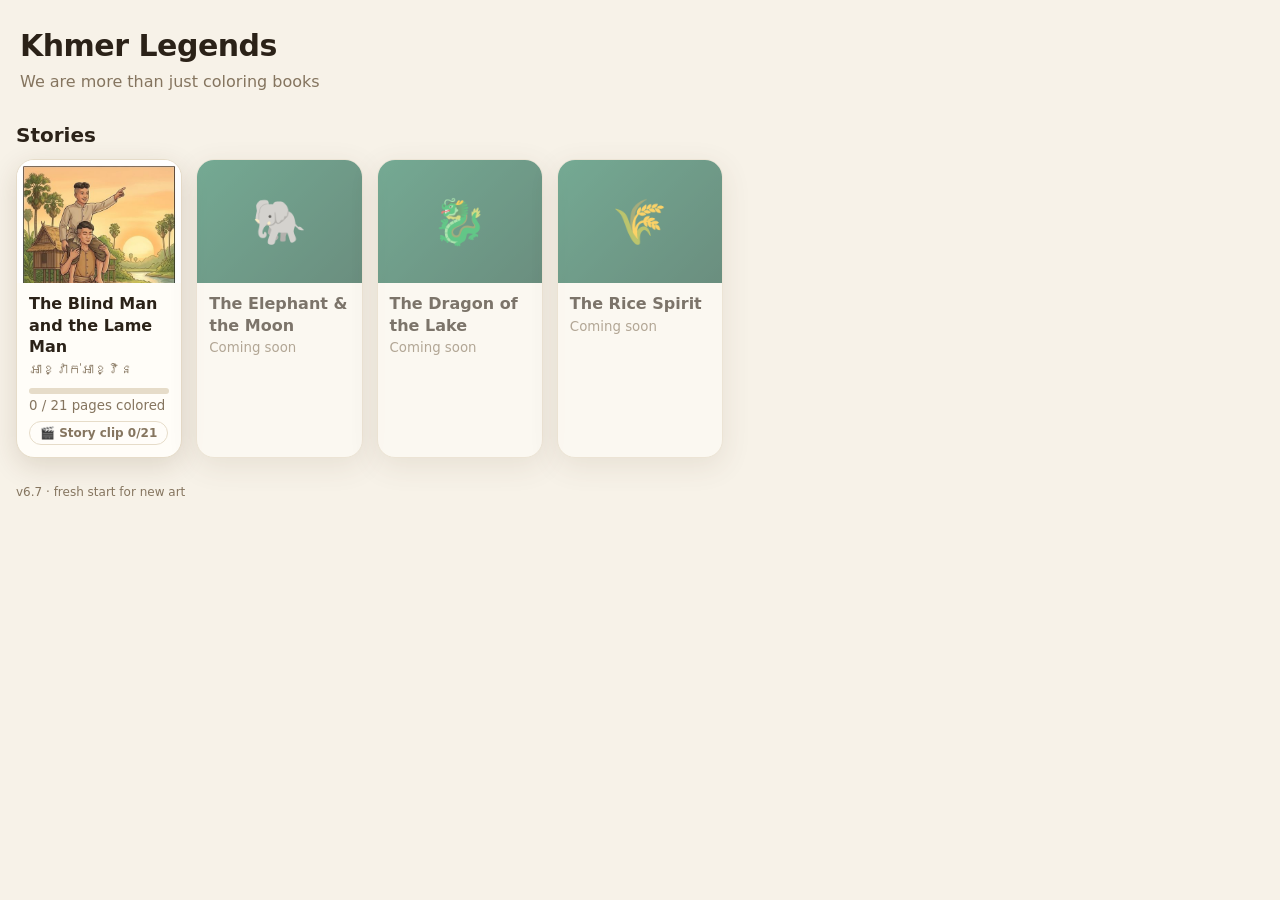
==== index.html @ fd08e50b "Add files via upload" ====
<!doctype html>
<html lang="en"><head><meta charset="utf-8">
<meta name="viewport" content="width=device-width,initial-scale=1,viewport-fit=cover,user-scalable=no">
<meta name="theme-color" content="#1f8a63"><meta name="apple-mobile-web-app-capable" content="yes">
<link rel="manifest" href="manifest.webmanifest"><link rel="apple-touch-icon" href="icon-180.png">
<title>Khmer Legends Coloring</title>
<style>:root{--bg:#f7f2e8;--card:#fffdf8;--ink:#2b2218;--mut:#85755f;--line:#e6dcc9;--acc:#1f8a63;--acc2:#d9a441;--bad:#c0392b;--sh:0 8px 28px rgba(70,45,10,.14);--r:18px}
@media(prefers-color-scheme:dark){:root{--bg:#15110d;--card:#211c15;--ink:#f4ecdd;--mut:#ab9d87;--line:#3b3228;--acc:#2fb384;--acc2:#e8b95a;--sh:0 8px 28px rgba(0,0,0,.55)}}
*{box-sizing:border-box;-webkit-user-select:none;user-select:none;-webkit-touch-callout:none;-webkit-tap-highlight-color:transparent}
html,body{height:100%;margin:0;background:var(--bg);color:var(--ink);font:16px/1.35 system-ui,-apple-system,"Noto Sans Khmer","Khmer Sangam MN","Khmer UI",Roboto,sans-serif;overscroll-behavior:none;overflow:hidden}
button{font:inherit;color:inherit;background:none;border:0;padding:0;cursor:pointer}input,select,textarea{font:inherit;color:inherit;-webkit-user-select:auto;user-select:auto}
img{-webkit-user-drag:none}
.hid{display:none!important}
.screen{position:fixed;inset:0;display:flex;flex-direction:column;background:var(--bg)}
.scroll{flex:1;overflow:auto;-webkit-overflow-scrolling:touch;padding:0 16px calc(24px + env(safe-area-inset-bottom))}
.bar{display:flex;align-items:center;gap:8px;padding:calc(8px + env(safe-area-inset-top)) calc(10px + env(safe-area-inset-right)) 8px calc(10px + env(safe-area-inset-left));flex:none}
.ttl{flex:1;min-width:0;text-align:center;font-weight:700;white-space:nowrap;overflow:hidden;text-overflow:ellipsis}
.ttl small{display:block;font-weight:500;color:var(--mut);font-size:12px}
.ic{width:42px;height:42px;border-radius:14px;display:grid;place-items:center;background:var(--card);border:1px solid var(--line);flex:none;color:var(--ink)}
.ic svg,.tool svg{width:22px;height:22px;fill:none;stroke:currentColor;stroke-width:1.9;stroke-linecap:round;stroke-linejoin:round}
.ic:active,.btn:active,.tool:active{transform:scale(.96)}
.ic.off{opacity:.35}
.btn{padding:12px 16px;border-radius:14px;background:var(--card);border:1px solid var(--line);font-weight:600;display:inline-flex;align-items:center;justify-content:center;gap:8px}
.btn.pri{background:var(--acc);border-color:var(--acc);color:#fff}.btn.sm{padding:8px 12px;font-size:14px}.btn.dis{opacity:.45}
.row{display:flex;flex-wrap:wrap;gap:8px;align-items:center}
h2{font-size:20px;margin:22px 0 10px}h3{font-size:13px;letter-spacing:.06em;text-transform:uppercase;color:var(--mut);margin:16px 0 8px}
.hero{padding:calc(26px + env(safe-area-inset-top)) 4px 8px}.brand{font-size:30px;font-weight:800;letter-spacing:-.5px}.tag{color:var(--mut);margin-top:4px}
.card{background:var(--card);border:1px solid var(--line);border-radius:var(--r);box-shadow:var(--sh)}
.cont{display:flex;gap:14px;align-items:center;padding:12px;margin-top:14px}.cont img{width:72px;height:92px;object-fit:cover;border-radius:12px;background:#fff;border:1px solid var(--line)}
.grid{display:grid;grid-template-columns:repeat(auto-fill,minmax(150px,1fr));gap:14px}
.story{overflow:hidden;text-align:left;display:block;width:100%}.story .cv{aspect-ratio:4/3;background:linear-gradient(135deg,#1f7a5c,#0e4d3a);display:grid;place-items:center;font-size:44px;overflow:hidden}.story .cv img{width:100%;height:100%;object-fit:cover}
.story .in{padding:10px 12px 12px}.story b{display:block}.story small{color:var(--mut)}
.prog{height:6px;border-radius:6px;background:var(--line);overflow:hidden;margin-top:8px}.prog i{display:block;height:100%;background:var(--acc);width:0}
.soon{opacity:.6}
.tabs{display:flex;gap:6px;background:var(--line);padding:4px;border-radius:14px;margin:14px 0}.tabs button{flex:1;padding:10px;border-radius:11px;font-weight:700;color:var(--mut)}.tabs button.on{background:var(--card);color:var(--ink);box-shadow:0 2px 8px rgba(0,0,0,.08)}
.pg{position:relative;overflow:hidden;border-radius:14px;background:var(--card);border:1px solid var(--line);text-align:left;display:block}.pg .im{aspect-ratio:3/4;background:#fff;display:block;width:100%;object-fit:contain}.pg .nm{padding:7px 9px 9px;font-size:13px;font-weight:600}.pg .nm small{display:block;color:var(--mut);font-weight:500}
.pg .ok{position:absolute;top:8px;right:8px;background:var(--acc);color:#fff;width:24px;height:24px;border-radius:50%;display:grid;place-items:center;font-size:13px}
.pgrid{display:grid;grid-template-columns:repeat(auto-fill,minmax(120px,1fr));gap:12px}
/* editor */
#stage{flex:1;min-height:0;overflow:auto;display:flex;background:radial-gradient(circle at 50% 30%,rgba(0,0,0,.02),rgba(0,0,0,.08));padding:8px;-webkit-overflow-scrolling:touch}
#wrap{position:relative;margin:auto;flex:none;background:#fff;box-shadow:var(--sh);border-radius:4px}
#wrap canvas,#wrap img{position:absolute;left:0;top:0;width:100%;height:100%;pointer-events:none}
#ln{mix-blend-mode:multiply}
#hit{position:absolute;inset:0;touch-action:none;z-index:6}
#sel{position:absolute;border:2px dashed #ff2d6f;background:rgba(255,45,111,.12);z-index:7;pointer-events:none}
#tray{flex:none;display:flex;align-items:center;gap:6px;padding:8px calc(10px + env(safe-area-inset-right)) calc(8px + env(safe-area-inset-bottom)) calc(10px + env(safe-area-inset-left));background:var(--card);border-top:1px solid var(--line)}
.tool{flex:1;display:flex;flex-direction:column;align-items:center;gap:3px;padding:8px 2px;border-radius:14px;font-size:11px;font-weight:700;color:var(--mut)}
.tool.on{background:var(--acc);color:#fff}
#well{width:50px;height:50px;border-radius:50%;border:3px solid var(--card);box-shadow:0 0 0 2px var(--line),var(--sh);flex:none;background:#d9a441}
.fab{position:absolute;z-index:8;width:40px;height:40px;border-radius:50%;background:rgba(255,255,255,.88);color:#222;display:grid;place-items:center;box-shadow:0 2px 10px rgba(0,0,0,.25);font-size:20px;font-weight:700}
.fab svg{width:20px;height:20px;fill:none;stroke:currentColor;stroke-width:2.2;stroke-linecap:round;stroke-linejoin:round}
#cbar{position:absolute;left:10px;right:10px;top:8px;z-index:20;padding:10px 12px;max-width:560px;margin:0 auto}
#cbar p{margin:0 0 8px;font-weight:600;font-size:14px}
/* sheets */
#sheet{position:fixed;inset:0;z-index:50}.scrim{position:absolute;inset:0;background:rgba(0,0,0,.4)}
.panel{position:absolute;left:0;right:0;bottom:0;max-height:78%;overflow:auto;background:var(--card);border-radius:24px 24px 0 0;padding:14px 16px calc(20px + env(safe-area-inset-bottom));box-shadow:0 -10px 40px rgba(0,0,0,.3);max-width:640px;margin:0 auto}
.panel .grab{width:44px;height:5px;border-radius:5px;background:var(--line);margin:0 auto 10px}
.panel h1{font-size:19px;margin:0 0 6px}
.sw{width:42px;height:42px;border-radius:50%;border:2px solid var(--line);flex:none}.sw.on{outline:3px solid var(--acc);outline-offset:2px}
.chip{padding:8px 13px;border-radius:999px;background:var(--bg);border:1px solid var(--line);font-weight:600;font-size:14px;flex:none}.chip.on{background:var(--acc);color:#fff;border-color:var(--acc)}
.tile{border-radius:12px;border:2px solid var(--line);overflow:hidden;background:#fff;padding:0;flex:none}.tile.on{border-color:var(--acc);box-shadow:0 0 0 2px var(--acc)}.tile canvas{display:block;width:78px;height:78px}
.mi{display:flex;align-items:center;gap:12px;width:100%;padding:13px 6px;border-bottom:1px solid var(--line);text-align:left;font-weight:600}.mi span:first-child{width:26px;text-align:center;font-size:20px}.mi small{display:block;color:var(--mut);font-weight:500}
input[type=range]{width:100%;accent-color:var(--acc);height:34px}
input[type=text]{width:100%;padding:12px;border-radius:12px;background:var(--bg);border:1px solid var(--line)}
#toast{position:fixed;left:50%;bottom:calc(96px + env(safe-area-inset-bottom));transform:translateX(-50%);background:#000d;color:#fff;padding:10px 16px;border-radius:14px;z-index:90;max-width:88%;font-size:14px;text-align:center;display:none}
#busy{position:fixed;inset:0;z-index:80;background:rgba(0,0,0,.45);display:grid;place-items:center}#busy .card{padding:20px;width:min(86%,360px);text-align:center}
.bar2{height:8px;border-radius:8px;background:var(--line);overflow:hidden;margin-top:12px}.bar2 i{display:block;height:100%;width:0;background:var(--acc);transition:width .25s}
#ov{position:fixed;inset:0;z-index:70;background:rgba(0,0,0,.8);display:flex;flex-direction:column;align-items:center;justify-content:center;gap:14px;padding:16px}#ov video,#ov img{max-width:100%;max-height:70%;border-radius:12px}
/* phone landscape: tools to the side */
@media(orientation:landscape) and (max-height:560px){
 #editor{flex-direction:row}
 #eBar{flex-direction:column;width:calc(64px + env(safe-area-inset-left));padding:8px 6px;overflow-y:auto;justify-content:flex-start}
 #eBar .ttl{display:none}#eBar .ic{width:46px;height:42px}#eBar .land{display:grid;font-size:24px}#eBar .pgn{display:grid;place-items:center;font-size:12px;font-weight:700;color:var(--mut);height:16px}
 #tray{flex-direction:column;width:calc(78px + env(safe-area-inset-right));border-top:0;border-left:1px solid var(--line);padding:8px 6px;overflow-y:auto;justify-content:center}
 .tool{flex:none;width:100%}
 .panel{max-height:94%}
 #cbar{left:80px;right:90px}
}
.clipbtn{display:flex;flex-direction:column;align-items:center;gap:2px;width:100%;margin-top:12px;padding:14px 16px;border-radius:16px;border:2px dashed #e8a73a;background:var(--card);color:var(--mut);font-weight:700}
.clipbtn .big{font-size:19px}.clipbtn small{font-weight:500;font-size:13px}
.clipbtn.go{border:0;color:#2a1a05;background:linear-gradient(135deg,#ffd76a,#f0a030);animation:clipPulse 1.6s infinite}
@keyframes clipPulse{0%{box-shadow:0 0 0 0 rgba(255,200,80,.65)}70%{box-shadow:0 0 0 16px rgba(255,200,80,0)}100%{box-shadow:0 0 0 0 rgba(255,200,80,0)}}
.chip{display:inline-block;margin-top:6px;padding:3px 10px;border-radius:999px;background:rgba(255,255,255,.09);font-size:12px;font-weight:700;color:var(--mut)}
.chip.go{background:linear-gradient(135deg,#ffd76a,#f0a030);color:#2a1a05}
.pg .vd{position:absolute;left:8px;top:8px;background:rgba(0,0,0,.6);color:#fff;border-radius:10px;padding:2px 7px;font-size:12px}

.land{display:none;font-size:22px;line-height:1}
.ttl small.pnav{display:flex;align-items:center;justify-content:center;gap:4px;margin-top:2px}
.pn{width:32px;height:26px;border-radius:9px;background:var(--card);border:1px solid var(--line);color:var(--ink);font-size:19px;line-height:1;display:grid;place-items:center;padding:0 0 2px}

#eBar .ttl{font-size:14px}
.pgn{font-weight:700}

/* ---- display upgrade: bigger picture, calmer glow, story text on tall phones ---- */
#stage{background:radial-gradient(circle at 50% 30%,color-mix(in srgb,var(--cur,#d9a441) 16%,transparent),color-mix(in srgb,var(--cur,#d9a441) 5%,transparent))}
#capcard{display:none}
@media(max-width:700px) and (orientation:portrait) and (min-height:760px){
 #capcard{display:block;flex:none;margin:0 12px 8px;padding:10px 14px;border-radius:16px;background:var(--card);border:1px solid var(--line);max-height:128px;overflow:auto;text-align:center}
 #capcard.hid{display:none}#capcard .kh{font-size:15px;line-height:1.55;margin-bottom:4px}#capcard .en{font-size:13px;color:var(--mut);line-height:1.4}
}
/* tablets in landscape: tools on two shelves, the picture gets the whole height */
@media(orientation:landscape) and (min-height:561px) and (min-width:820px){
 #editor{flex-direction:row}
 #eBar{flex-direction:column;align-items:center;gap:10px;width:calc(112px + env(safe-area-inset-left));padding:16px 10px;overflow-y:auto;justify-content:flex-start;background:var(--card);border-right:1px solid var(--line)}
 #eBar .ttl{display:none}#eBar .ic{width:66px;height:58px;border-radius:18px}#eBar .land{display:grid;font-size:32px}
 #eBar .pgn{display:grid;place-items:center;font-size:14px;font-weight:700;color:var(--mut);height:20px}
 #tray{flex-direction:column;width:calc(124px + env(safe-area-inset-right));border-top:0;border-left:1px solid var(--line);padding:16px 10px;gap:10px;justify-content:center;overflow-y:auto}
 .tool{flex:none;width:100%;padding:14px 4px;font-size:13px;border-radius:18px}.tool svg{width:32px;height:32px}
 #well{width:72px;height:72px;margin:6px auto 0}
 #cbar{left:132px;right:140px}.panel{max-height:94%}
}
</style></head><body>
<section id="home" class="screen"><div class="scroll">
 <div class="hero"><div class="brand" id="brand">Khmer Legends</div><div class="tag">We are more than just coloring books</div></div>
 <div id="cont"></div>
 <h2>Stories</h2><div class="grid" id="stories"></div>
 <p style="color:var(--mut);font-size:12px;margin-top:26px" id="ver">v6.7 · fresh start for new art</p>
</div></section>

<section id="story" class="screen hid">
 <div class="bar"><button class="ic" id="sBack" aria-label="Back"></button><div class="ttl" id="sTitle"></div><button class="ic" id="sMenu" aria-label="More"></button></div>
 <div class="scroll"><div id="sHero"></div>
  <div class="tabs"><button data-k="pages" class="on">Pages</button><button data-k="stickers">Stickers</button></div>
  <div class="pgrid" id="sGrid"></div></div>
</section>

<section id="editor" class="screen hid">
 <div class="bar" id="eBar">
  <button class="ic" id="eBack" aria-label="Back"></button><button class="ic land" id="ePrev" aria-label="Previous page">‹</button><div class="land pgn" id="ePgN"></div><button class="ic land" id="eNext" aria-label="Next page">›</button>
  <div class="ttl" id="eTitle"></div>
  <button class="ic" id="eUndo" aria-label="Undo"></button><button class="ic" id="eRedo" aria-label="Redo"></button>
  <button class="ic" id="ePlay" aria-label="Sparkle preview"></button><button class="ic" id="eMenu" aria-label="Menu"></button>
 </div>
 <div id="stage"><div id="wrap">
   <canvas id="cv"></canvas><img id="ln" alt=""><canvas id="gc"></canvas><canvas id="fx"></canvas><canvas id="gh"></canvas><div id="sel" class="hid"></div><div id="hit"></div>
 </div></div>
 <div id="cbar" class="card hid"><p id="cmsg"></p><div class="row" id="cbtn"></div></div>
 <div id="capcard" class="card hid"></div>
 <div id="tray">
  <button class="tool on" data-t="fill"></button><button class="tool" data-t="brush"></button><button class="tool" data-t="sparkle"></button><button class="tool" data-t="erase"></button>
  <button id="well" aria-label="Colors"></button>
 </div>
</section>

<div id="sheet" class="hid"><div class="scrim"></div><div class="panel"></div></div>
<div id="toast"></div>
<div id="busy" class="hid"><div class="card"><div id="busyT">Working…</div><div class="bar2"><i id="busyB"></i></div></div></div>
<div id="ov" class="hid"></div>
<script>window.BOOK={"stories": [{"id": "blind-lame", "title": "The Blind Man and the Lame Man", "titleKh": "អាខ្វាក់អាខ្វិន", "pages": [{"id": "p001-b6a8b0", "title": "A master with no pity", "kh": "តើអ្នកធ្លាប់ស្គាល់រឿងព្រេងខ្មែរ អាខ្វាក់អាខ្វិន ទេ? កាលពីសម័យមុន មានបុរសពីរនាក់ជាអ្នកបម្រើរបស់ចិនជាម្ចាស់។ ម្នាក់ខ្វាក់ភ្នែក ម្នាក់ទៀតខ្វិនជើង។ ចិនជាម្ចាស់ប្រើពួកគេយ៉ាងធ្ងន់ គ្មានប្រណីអាណិតសោះ។", "en": "Have you heard the Khmer legend of the Blind Man and the Lame Man? Long ago, two men served a Chinese master. One could not see, and the other could not walk well. The master worked them hard and showed them no pity at all.", "audio": "[data-uri]", "seal": "[data-uri]", "src": "[data-uri]", "th": "[data-uri]"}, {"id": "p002-7ae49b", "title": "The plan", "kh": "ការងារលំបាកណាស់ ប៉ុន្តែមិត្តភាពរបស់ពួកគេរឹងមាំជាង។ យប់មួយ ពួកគេខ្សឹបគ្នានៅមាត់កំពង់ថា «យើងទ្រាំមិនបានទៀតទេ យើងរត់ទៅ!» អាខ្វិនឃើញទូកមួយនៅកំពង់នោះ។", "en": "Their work was hard, but their friendship was stronger. One night they whispered by the water, \"We cannot bear this any longer. Let us run away!\" The lame man had spotted a boat at the pier.", "audio": "[data-uri]", "seal": "[data-uri]", "src": "[data-uri]", "th": "[data-uri]"}, {"id": "p003-88d2ef", "title": "Rowing in the dark", "kh": "ពួកគេទាំងពីរមិនចេះអុំទូកទេ។ ដូច្នេះ ពួកគេអង្គុយចុងម្ខាងម្នាក់ ឈមមុខគ្នា ហើយប្រឹងអុំអស់ពីកម្លាំង។ អាខ្វាក់មើលមិនឃើញ ហើយយប់ក៏ងងឹតសូន្យ ពួកគេស្មានថាទូកទៅលឿនណាស់។", "en": "Neither of them knew how to row. So they sat at opposite ends, facing each other, and paddled with all their strength. The blind man could not see, and the night was pitch black, so they believed the boat was flying away.", "audio": "[data-uri]", "seal": "[data-uri]", "src": "[data-uri]", "th": "[data-uri]"}, {"id": "p004-5f7c3d", "title": "Back at the pier", "kh": "ប៉ុន្តែពេលមាន់រងាវព្រលឹម ទូកគ្រាន់តែវិលជុំវិញប៉ុណ្ណោះ! ម្ចាស់ឈរនៅលើកំពង់ ហៅពួកគេចូលមកវិញ។ ចម្លែកណាស់ ម្ចាស់មិនដាក់ទោសពួកគេទេ។", "en": "But when the rooster crowed at dawn, the boat had only gone around in circles! The master stood on the pier and called them back. Strangely, he did not punish them.", "audio": "[data-uri]", "seal": "[data-uri]", "src": "[data-uri]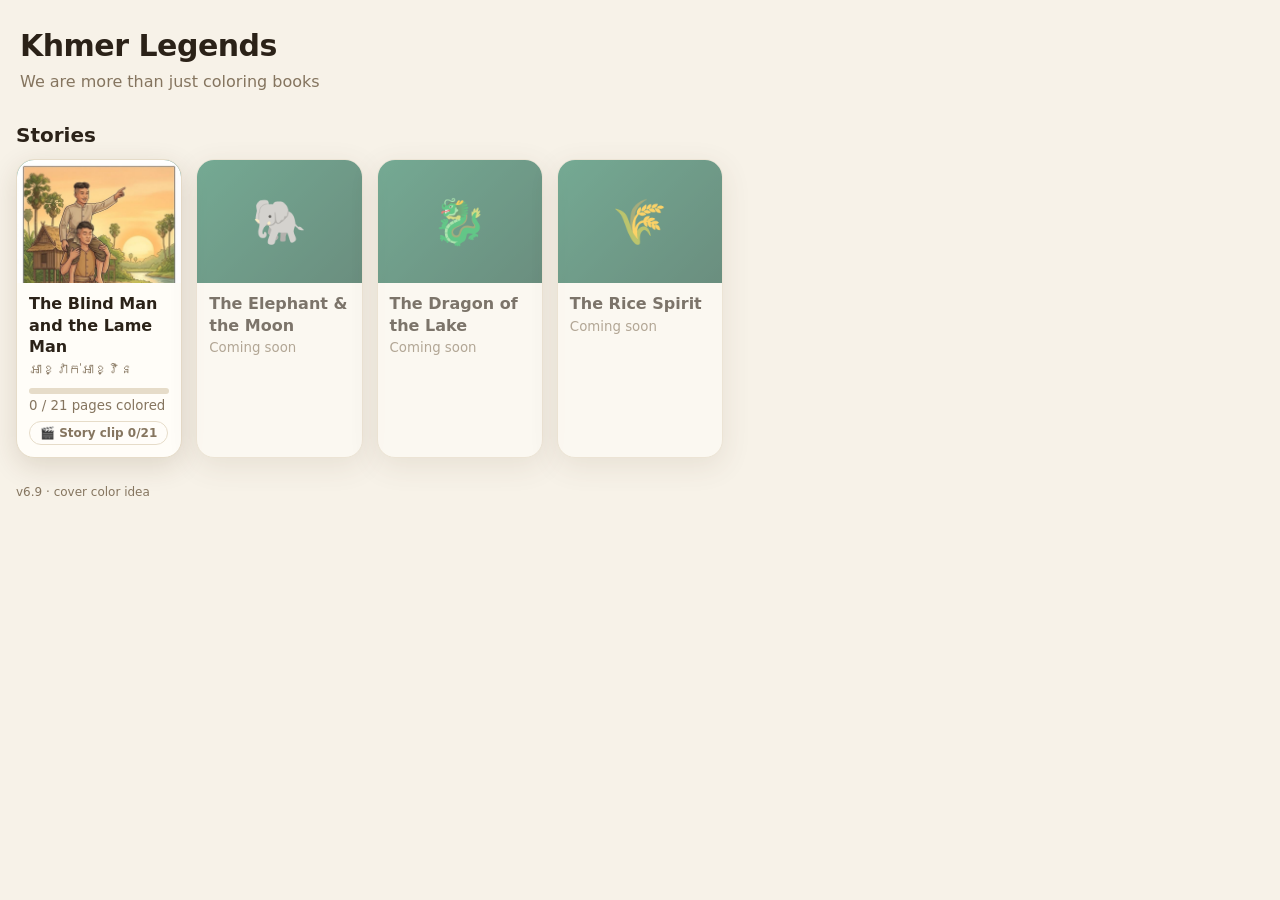
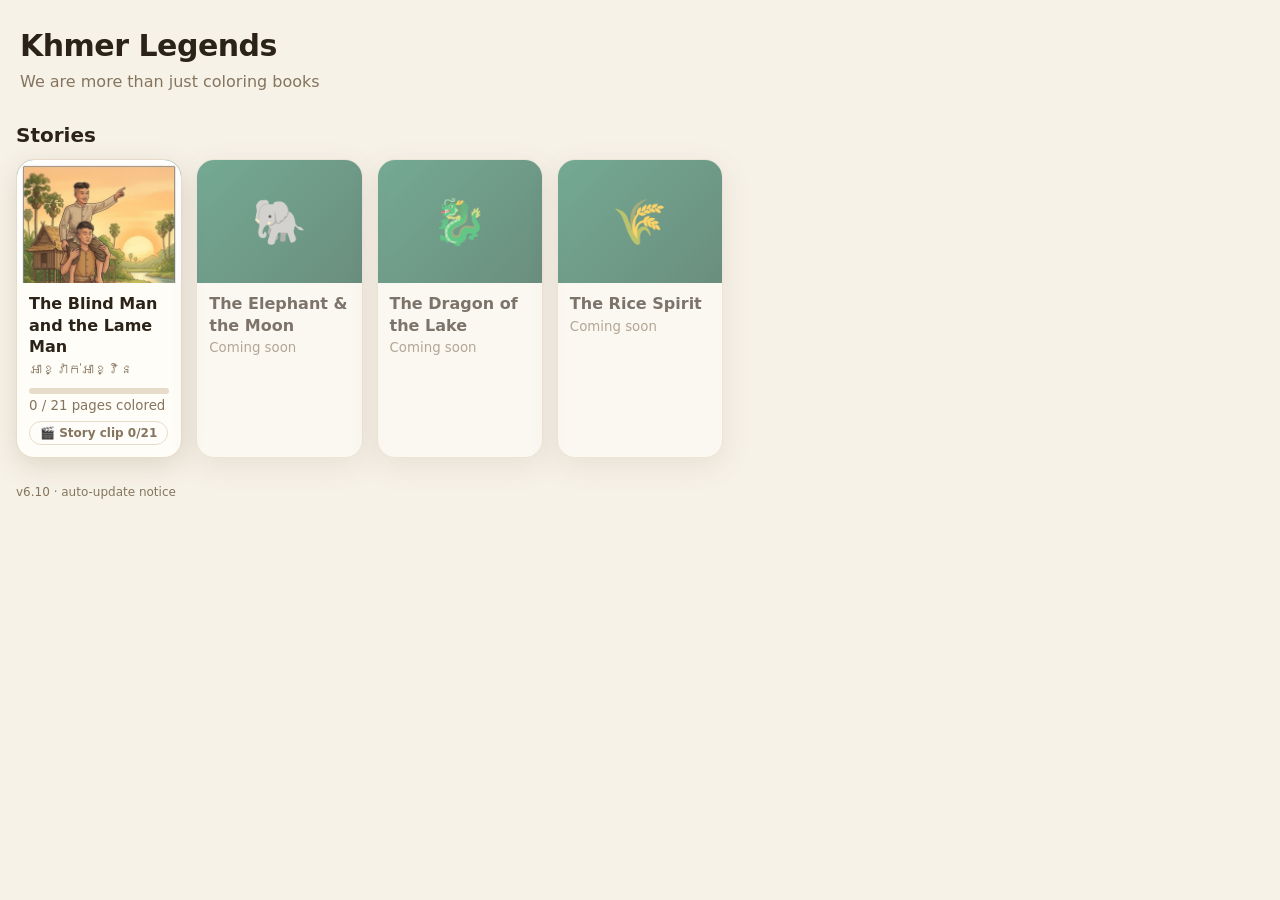
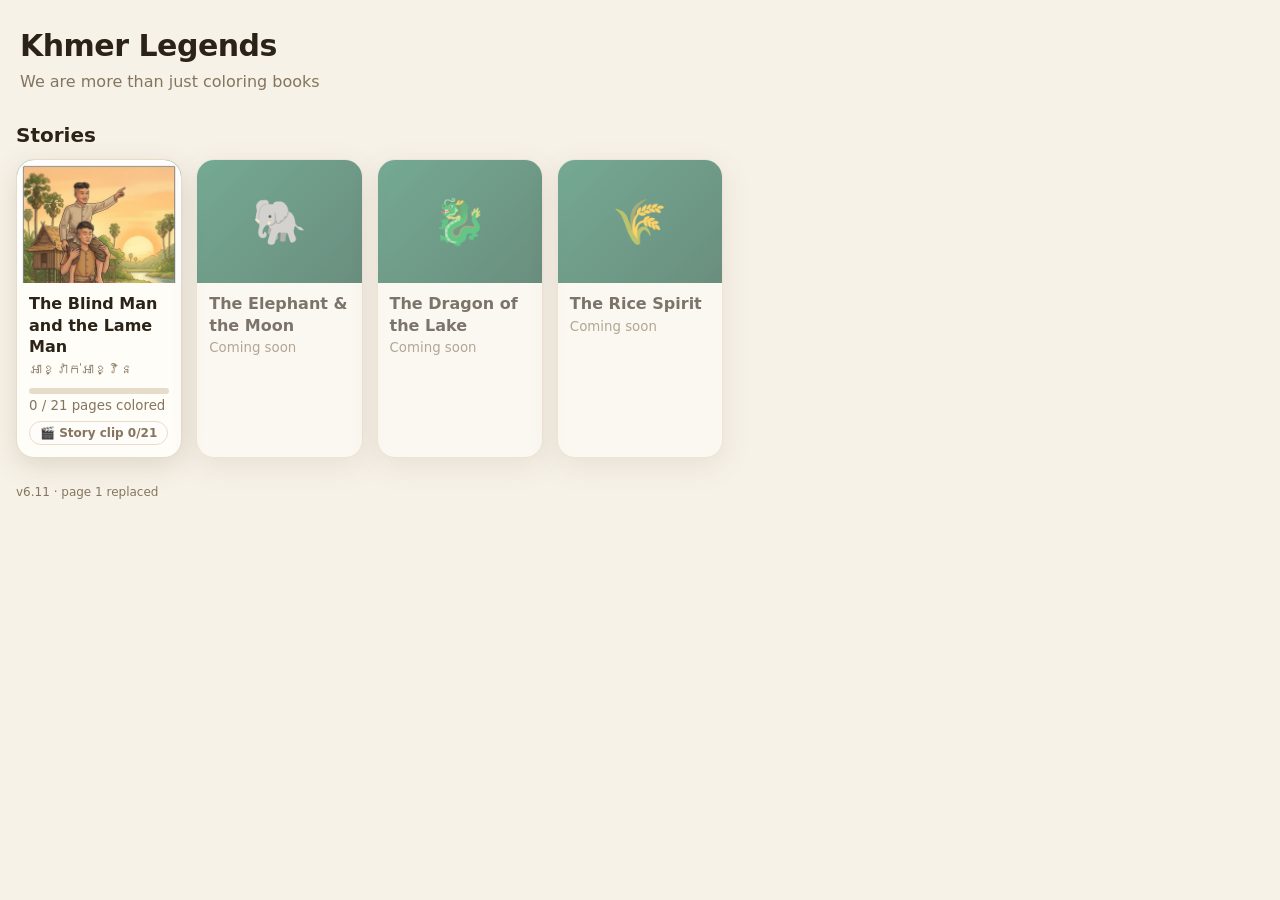
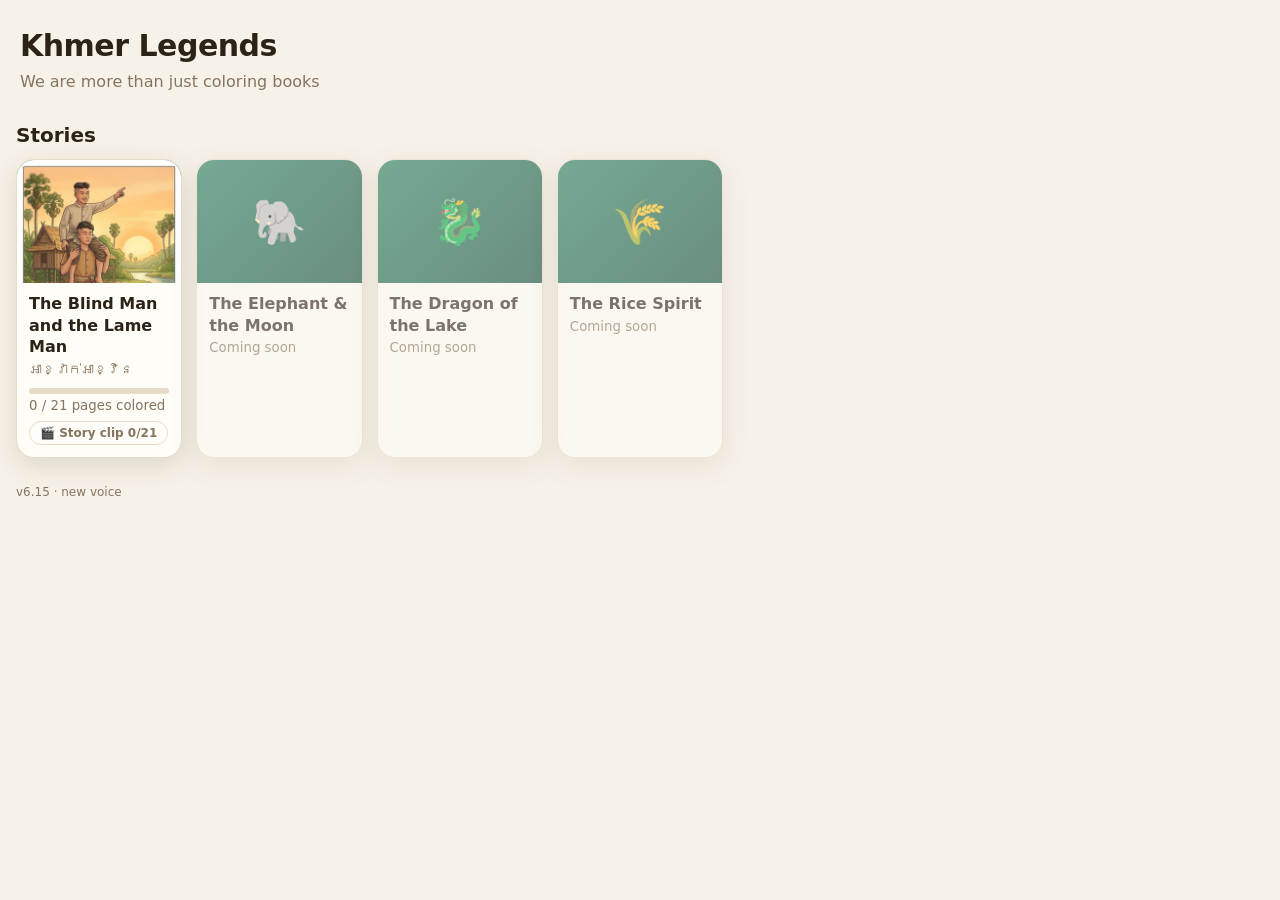
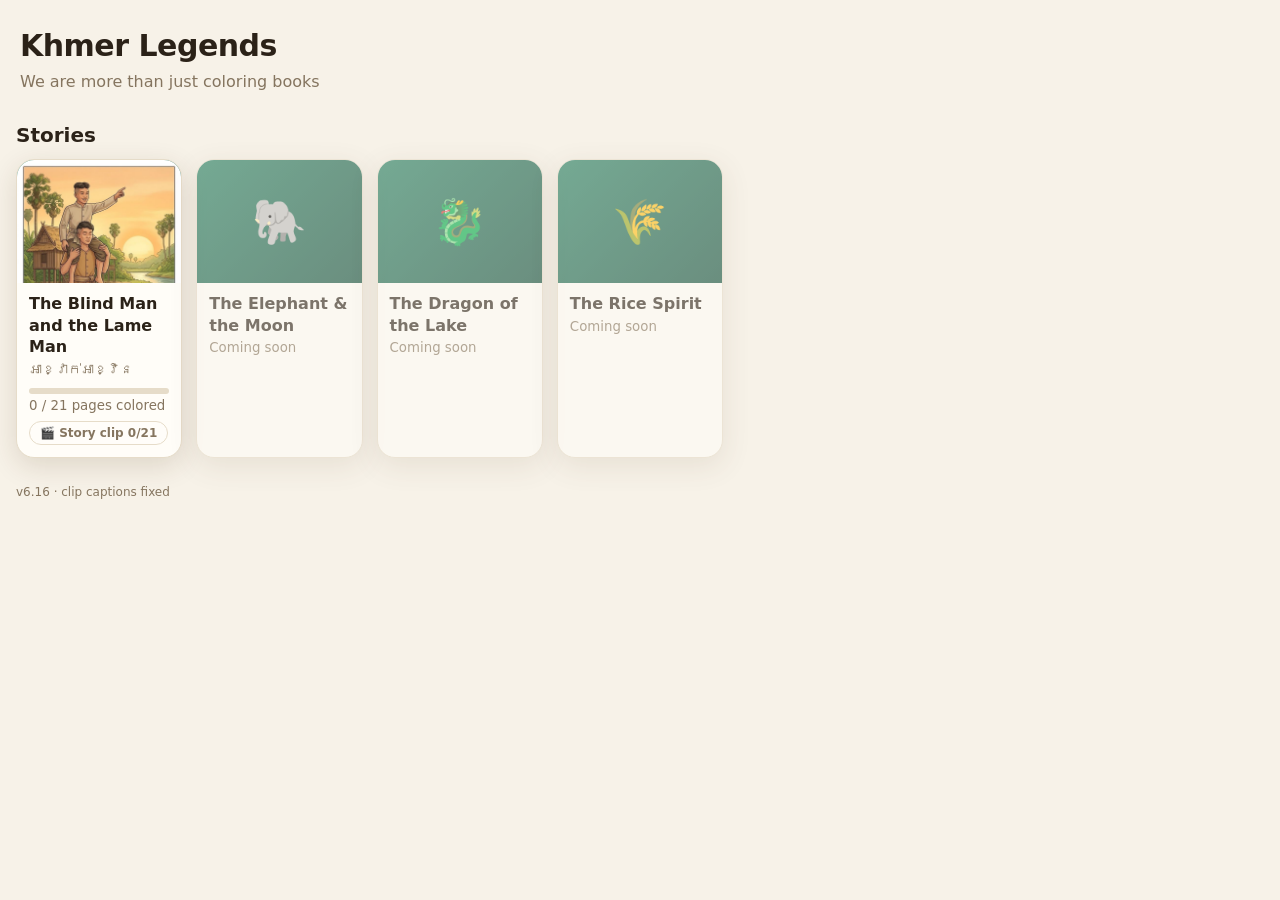
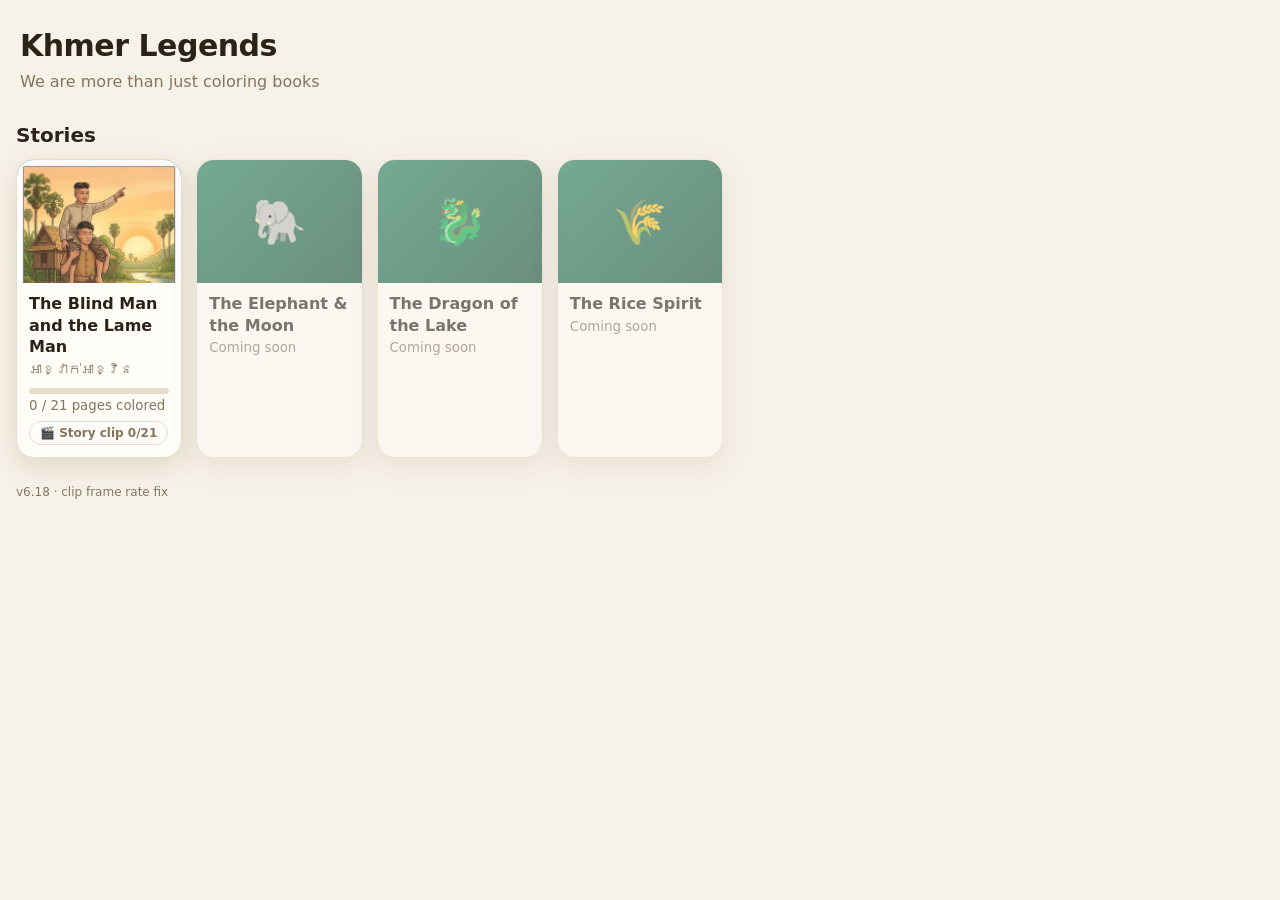
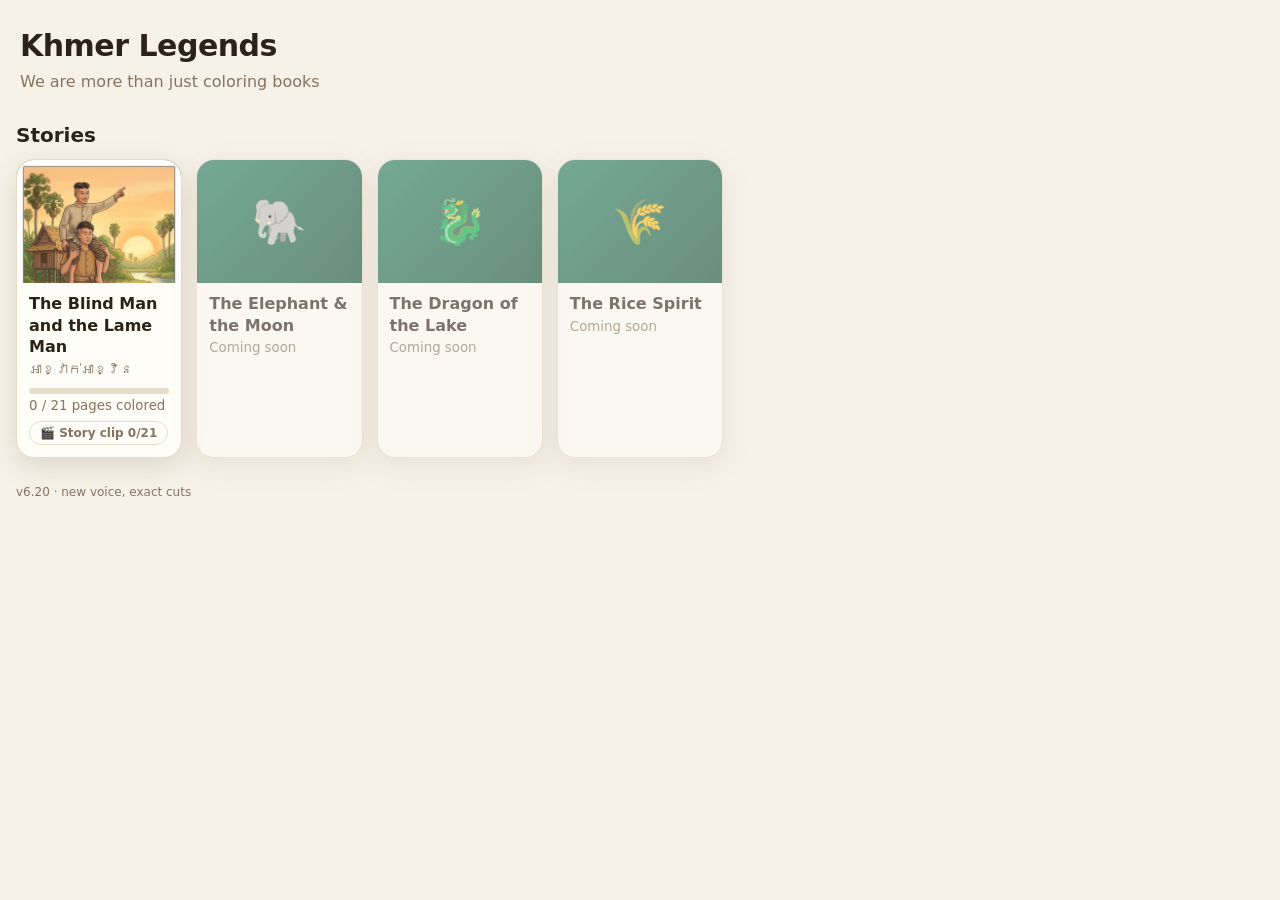
